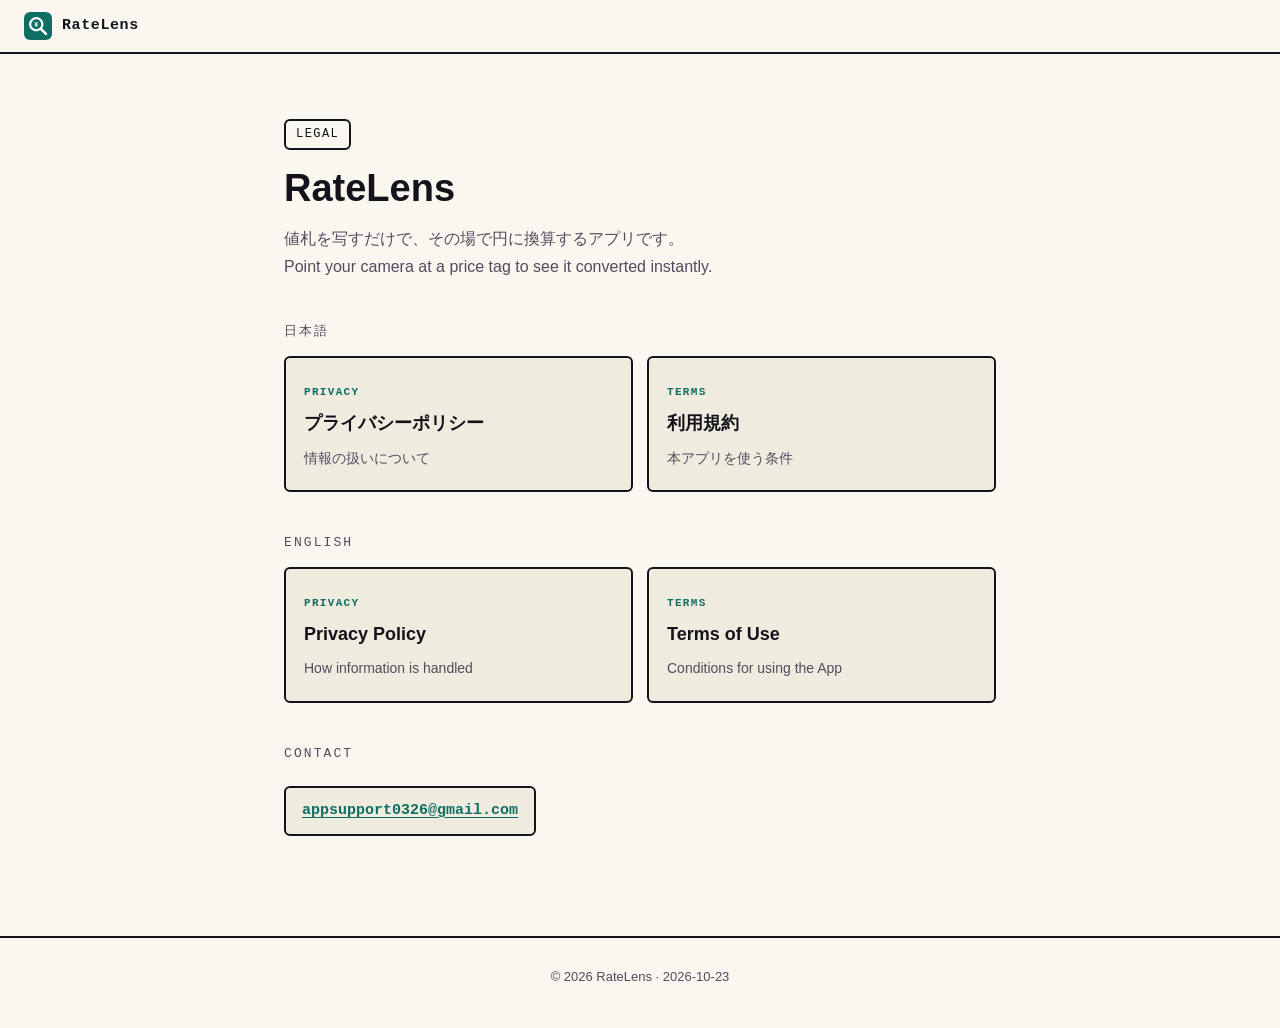
==== index.html @ 9e65a279 "Add RateLens privacy policy and terms of use (JA/EN) Co-Authored-By: Claude Opus 5.5 <noreply@anthro" ====
<!DOCTYPE html>
<html lang="ja">
<head>
  <meta charset="UTF-8" />
  <meta name="viewport" content="width=device-width, initial-scale=1, viewport-fit=cover" />
  <title>RateLens — Legal</title>
  <meta name="description" content="RateLens のプライバシーポリシーと利用規約 / Privacy Policy and Terms of Use for RateLens." />
  <link rel="icon" href="./assets/icons/favicon.svg" type="image/svg+xml" />
  <link rel="stylesheet" href="./assets/css/style.css" />
</head>
<body>
  <header class="site-header">
    <a class="brand" href="./">
      <img src="./assets/icons/favicon.svg" alt="" />
      <span>RateLens</span>
    </a>
  </header>

  <main>
    <div class="landing-hero">
      <span class="badge">Legal</span>
      <h1>RateLens</h1>
      <p>値札を写すだけで、その場で円に換算するアプリです。<br />Point your camera at a price tag to see it converted instantly.</p>
    </div>

    <p class="group-title">日本語</p>
    <div class="doc-grid">
      <a class="doc-card" href="./privacy/ja/"><span class="label">Privacy</span><h3>プライバシーポリシー</h3><p>情報の扱いについて</p></a>
      <a class="doc-card" href="./terms/ja/"><span class="label">Terms</span><h3>利用規約</h3><p>本アプリを使う条件</p></a>
    </div>

    <p class="group-title">English</p>
    <div class="doc-grid">
      <a class="doc-card" href="./privacy/en/"><span class="label">Privacy</span><h3>Privacy Policy</h3><p>How information is handled</p></a>
      <a class="doc-card" href="./terms/en/"><span class="label">Terms</span><h3>Terms of Use</h3><p>Conditions for using the App</p></a>
    </div>

    <p class="group-title">Contact</p>
    <p><a class="contact" href="mailto:appsupport0326@gmail.com?subject=RateLens">appsupport0326@gmail.com</a></p>
  </main>

  <footer class="site-footer">
    <div>© 2026 RateLens · 2026-10-23</div>
  </footer>
</body>
</html>
---- assets/css/style.css ----
/* RateLens Legal */

:root {
  color-scheme: light dark;

  --bg: #FAF7F0;
  --surface: #F0EBDF;
  --surface-elevated: #E4DCCB;
  --text-primary: #14121A;
  --text-secondary: #2E2A36;
  --text-tertiary: #514B5C;
  --divider: rgba(20, 18, 26, 0.14);
  --accent: #0E6E64;
  --accent-ink: #FFFFFF;
  --accent-2: #0B7A94;
  --warn: #9A6400;
  --hero-bg: #0B0F1A;
  --hero-text: #F5F1E6;
  --hero-accent: #4FD1B8;

  --radius: 6px;

  --font-text: -apple-system, BlinkMacSystemFont, "Segoe UI", "Hiragino Sans",
    "Hiragino Kaku Gothic ProN", "Yu Gothic", "Noto Sans JP", sans-serif;
  --font-mono: ui-monospace, "SF Mono", Menlo, Consolas, "Roboto Mono", monospace;
}

@media (prefers-color-scheme: dark) {
  :root {
    --bg: #0B0F1A;
    --surface: #141A2A;
    --surface-elevated: #1E2639;
    --text-primary: #F5F1E6;
    --text-secondary: #DAD4C6;
    --text-tertiary: #9A94A6;
    --divider: rgba(245, 241, 230, 0.14);
    --accent: #4FD1B8;
    --accent-ink: #0B0F1A;
    --accent-2: #3DD6F5;
    --warn: #FFD84D;
    --hero-bg: #141A2A;
  }
}

* { box-sizing: border-box; }

html, body {
  margin: 0;
  padding: 0;
  background: var(--bg);
  color: var(--text-primary);
  font-family: var(--font-text);
  font-size: 16px;
  line-height: 1.75;
  -webkit-font-smoothing: antialiased;
  -webkit-text-size-adjust: 100%;
}

a {
  color: var(--accent);
  text-decoration: underline;
  text-underline-offset: 3px;
  overflow-wrap: anywhere;
}
a:hover { text-decoration-thickness: 2px; }

/* ---------- Header ---------- */
.site-header {
  position: sticky;
  top: 0;
  z-index: 10;
  display: flex;
  align-items: center;
  justify-content: space-between;
  gap: 12px;
  padding: 12px 24px;
  background: var(--bg);
  border-bottom: 2px solid var(--text-primary);
}
.brand {
  display: inline-flex;
  align-items: center;
  gap: 10px;
  font-family: var(--font-mono);
  font-weight: 700;
  font-size: 15px;
  letter-spacing: 0.04em;
  color: var(--text-primary);
  text-decoration: none;
}
.brand img { width: 28px; height: 28px; image-rendering: pixelated; }

.lang-switch {
  display: inline-flex;
  border: 2px solid var(--text-primary);
  border-radius: var(--radius);
  overflow: hidden;
  font-family: var(--font-mono);
  font-size: 13px;
  font-weight: 700;
}
.lang-switch a {
  padding: 3px 12px;
  color: var(--text-primary);
  text-decoration: none;
}
.lang-switch a.active { background: var(--text-primary); color: var(--bg); }

/* ---------- Layout ---------- */
main {
  max-width: 760px;
  margin: 0 auto;
  padding: 40px 24px 80px;
}

.hero {
  margin-bottom: 40px;
  padding: 28px 24px;
  border-radius: var(--radius);
  background: var(--hero-bg);
  color: var(--hero-text);
  border-top: 4px solid var(--hero-accent);
}
.hero .eyebrow {
  margin: 0 0 8px;
  font-family: var(--font-mono);
  font-size: 12px;
  letter-spacing: 0.2em;
  text-transform: uppercase;
  color: var(--hero-accent);
}
.hero h1 {
  margin: 0;
  font-size: clamp(28px, 6vw, 40px);
  line-height: 1.25;
  color: var(--hero-text);
}
.hero .meta {
  margin: 12px 0 0;
  font-family: var(--font-mono);
  font-size: 13px;
  color: rgba(245, 241, 230, 0.72);
}

/* ---------- TOC ---------- */
.toc {
  margin: 0 0 40px;
  padding: 20px 24px;
  border-radius: var(--radius);
  background: var(--surface);
  border: 1px solid var(--divider);
}
.toc h2 {
  margin: 0 0 8px;
  font-family: var(--font-mono);
  font-size: 13px;
  letter-spacing: 0.16em;
  text-transform: uppercase;
  color: var(--text-tertiary);
}
.toc ol { margin: 0; padding-left: 24px; }
.toc li { font-size: 15px; }
.toc a { color: var(--text-primary); }

/* ---------- Sections ---------- */
section.legal { margin: 40px 0; scroll-margin-top: 72px; }
section.legal h2 {
  display: flex;
  align-items: center;
  gap: 12px;
  margin: 0 0 12px;
  font-size: 22px;
  line-height: 1.4;
}
section.legal h2 .num {
  display: inline-grid;
  place-items: center;
  flex-shrink: 0;
  min-width: 36px;
  height: 36px;
  padding: 0 6px;
  border-radius: var(--radius);
  background: var(--accent);
  color: var(--accent-ink);
  font-family: var(--font-mono);
  font-size: 15px;
}
section.legal h3 { margin: 24px 0 6px; font-size: 17px; }
h1, h2, h3 { text-wrap: balance; word-break: auto-phrase; }
section.legal p,
section.legal li { color: var(--text-secondary); font-size: 15.5px; }
section.legal ul,
section.legal ol { padding-left: 24px; }
section.legal li + li { margin-top: 4px; }

code {
  font-family: var(--font-mono);
  font-size: 0.88em;
  padding: 1px 5px;
  border-radius: 4px;
  background: var(--surface);
  overflow-wrap: anywhere;
}

.callout {
  margin: 16px 0;
  padding: 14px 18px;
  border-radius: var(--radius);
  background: var(--surface);
  border-left: 4px solid var(--accent-2);
  font-size: 15px;
  color: var(--text-secondary);
}
.callout.warn { border-left-color: var(--warn); }

.table-wrap { width: 100%; overflow-x: auto; margin: 12px 0; }
table { width: 100%; border-collapse: collapse; font-size: 14px; min-width: 520px; }
th, td {
  padding: 9px 10px;
  border-bottom: 1px solid var(--divider);
  text-align: left;
  vertical-align: top;
}
th { background: var(--surface); color: var(--text-primary); }

.contact {
  display: inline-block;
  margin: 4px 0;
  padding: 10px 16px;
  border: 2px solid var(--text-primary);
  border-radius: var(--radius);
  background: var(--surface);
  font-family: var(--font-mono);
  font-size: 15px;
  font-weight: 700;
}

/* ---------- Footer ---------- */
.site-footer {
  padding: 28px 24px 40px;
  border-top: 2px solid var(--text-primary);
  text-align: center;
  font-size: 13px;
  color: var(--text-tertiary);
}
.site-footer .links {
  display: flex;
  flex-wrap: wrap;
  justify-content: center;
  gap: 8px 18px;
  margin-bottom: 10px;
}
.site-footer .links a { color: var(--text-tertiary); }

/* ---------- Landing ---------- */
.landing-hero { margin: 24px 0 40px; }
.landing-hero .badge {
  display: inline-block;
  margin-bottom: 14px;
  padding: 3px 10px;
  border: 2px solid var(--text-primary);
  border-radius: var(--radius);
  font-family: var(--font-mono);
  font-size: 12px;
  letter-spacing: 0.12em;
  text-transform: uppercase;
}
.landing-hero h1 { margin: 0 0 12px; font-size: clamp(26px, 6vw, 38px); line-height: 1.3; }
.landing-hero p { margin: 0; color: var(--text-tertiary); font-size: 16px; }

.group-title {
  margin: 40px 0 12px;
  font-family: var(--font-mono);
  font-size: 13px;
  letter-spacing: 0.16em;
  text-transform: uppercase;
  color: var(--text-tertiary);
}
.doc-grid {
  display: grid;
  grid-template-columns: repeat(auto-fit, minmax(200px, 1fr));
  gap: 14px;
}
.doc-card {
  display: block;
  padding: 18px 18px 20px;
  border-radius: var(--radius);
  background: var(--surface);
  border: 2px solid var(--text-primary);
  color: var(--text-primary);
  text-decoration: none;
  transition: transform 0.12s ease, box-shadow 0.12s ease;
}
.doc-card:hover { transform: translate(-2px, -2px); box-shadow: 4px 4px 0 var(--accent); }
.doc-card .label {
  font-family: var(--font-mono);
  font-size: 11px;
  letter-spacing: 0.12em;
  text-transform: uppercase;
  color: var(--accent);
  font-weight: 700;
}
.doc-card h3 { margin: 4px 0 6px; font-size: 18px; }
.doc-card p { margin: 0; font-size: 14px; color: var(--text-tertiary); }

/* ---------- 404 ---------- */
.page-404 { text-align: center; margin: 80px auto; max-width: 480px; }
.page-404 .display {
  margin: 0;
  font-family: var(--font-mono);
  font-size: 88px;
  font-weight: 700;
  line-height: 1;
  color: var(--accent);
}
.page-404 h1 { margin: 20px 0 8px; font-size: 22px; }
.page-404 p { color: var(--text-tertiary); }

@media (prefers-reduced-motion: reduce) {
  * { transition: none !important; }
}

@media (max-width: 600px) {
  .site-header { padding: 10px 16px; }
  main { padding: 28px 16px 64px; }
  .hero { padding: 22px 18px; }
  section.legal h2 { font-size: 19px; }
  .toc { padding: 16px 18px; }

  /* 表はスマホでは行ごとのカードにする */
  .table-wrap { overflow-x: visible; }
  table { min-width: 0; }
  thead { position: absolute; width: 1px; height: 1px; overflow: hidden; clip: rect(0 0 0 0); }
  tbody tr {
    display: block;
    margin: 0 0 12px;
    border: 1px solid var(--divider);
    border-radius: var(--radius);
    background: var(--surface);
  }
  tbody td {
    display: block;
    padding: 8px 12px;
    border-bottom: 1px solid var(--divider);
  }
  tbody td:last-child { border-bottom: none; }
  tbody td::before {
    content: attr(data-label);
    display: block;
    font-size: 12px;
    font-weight: 700;
    color: var(--text-tertiary);
  }
}
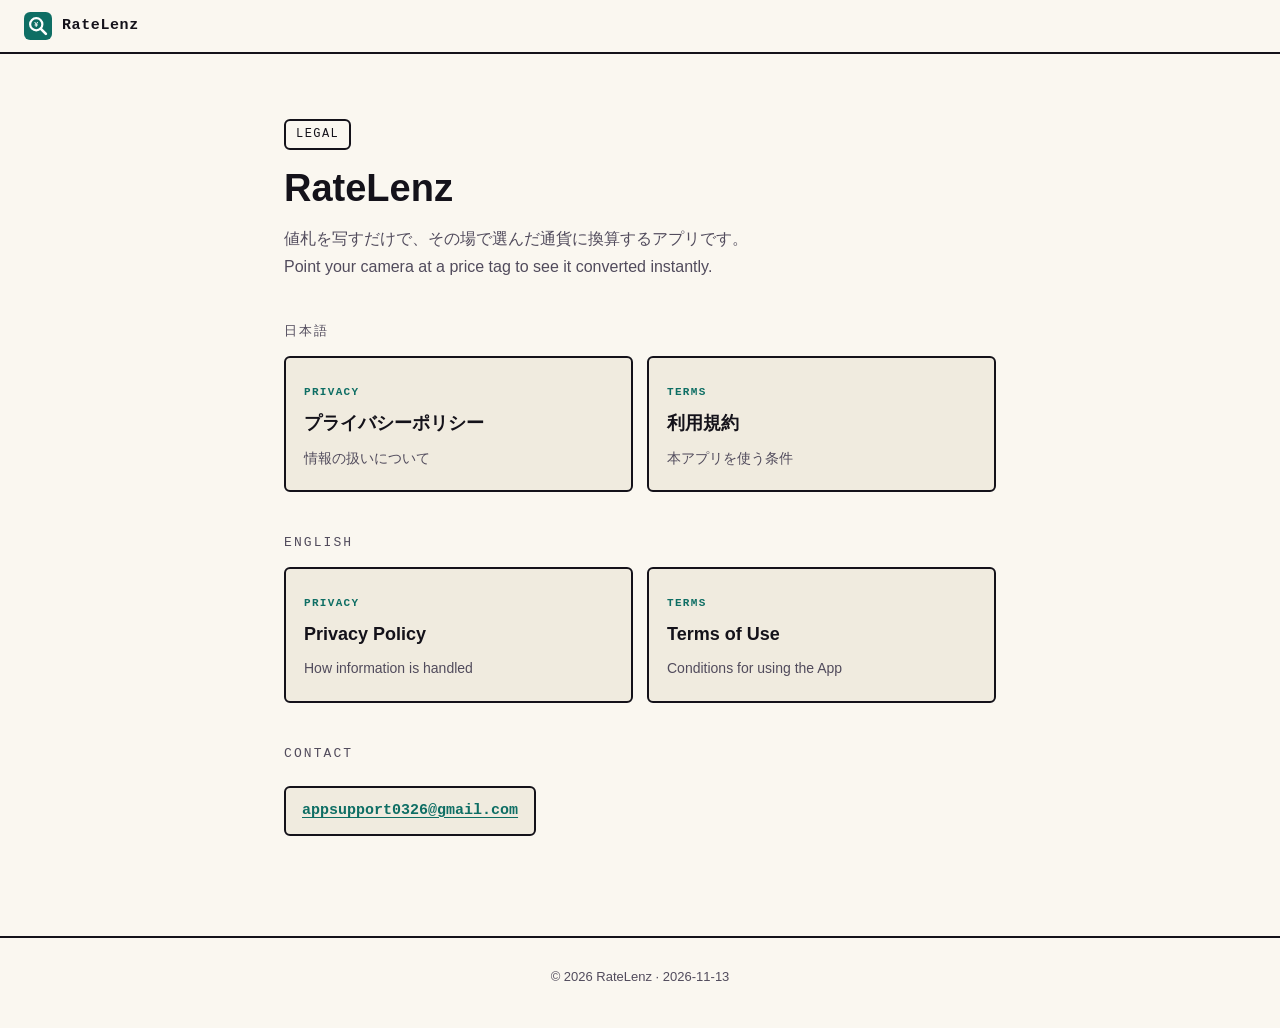
==== commit c952efcc: "Update privacy policy and terms for RateLenz - Rename RateLens to RateLenz - Describe AdMob with ATT" ====
--- a/index.html
+++ b/index.html
@@ -3,8 +3,8 @@
 <head>
   <meta charset="UTF-8" />
   <meta name="viewport" content="width=device-width, initial-scale=1, viewport-fit=cover" />
-  <title>RateLens — Legal</title>
-  <meta name="description" content="RateLens のプライバシーポリシーと利用規約 / Privacy Policy and Terms of Use for RateLens." />
+  <title>RateLenz — Legal</title>
+  <meta name="description" content="RateLenz のプライバシーポリシーと利用規約 / Privacy Policy and Terms of Use for RateLenz." />
   <link rel="icon" href="./assets/icons/favicon.svg" type="image/svg+xml" />
   <link rel="stylesheet" href="./assets/css/style.css" />
 </head>
@@ -12,15 +12,15 @@
   <header class="site-header">
     <a class="brand" href="./">
       <img src="./assets/icons/favicon.svg" alt="" />
-      <span>RateLens</span>
+      <span>RateLenz</span>
     </a>
   </header>
 
   <main>
     <div class="landing-hero">
       <span class="badge">Legal</span>
-      <h1>RateLens</h1>
-      <p>値札を写すだけで、その場で円に換算するアプリです。<br />Point your camera at a price tag to see it converted instantly.</p>
+      <h1>RateLenz</h1>
+      <p>値札を写すだけで、その場で選んだ通貨に換算するアプリです。<br />Point your camera at a price tag to see it converted instantly.</p>
     </div>
 
     <p class="group-title">日本語</p>
@@ -36,11 +36,11 @@
     </div>
 
     <p class="group-title">Contact</p>
-    <p><a class="contact" href="mailto:appsupport0326@gmail.com?subject=RateLens">appsupport0326@gmail.com</a></p>
+    <p><a class="contact" href="mailto:appsupport0326@gmail.com?subject=RateLenz">appsupport0326@gmail.com</a></p>
   </main>
 
   <footer class="site-footer">
-    <div>© 2026 RateLens · 2026-10-23</div>
+    <div>© 2026 RateLenz · 2026-11-13</div>
   </footer>
 </body>
 </html>
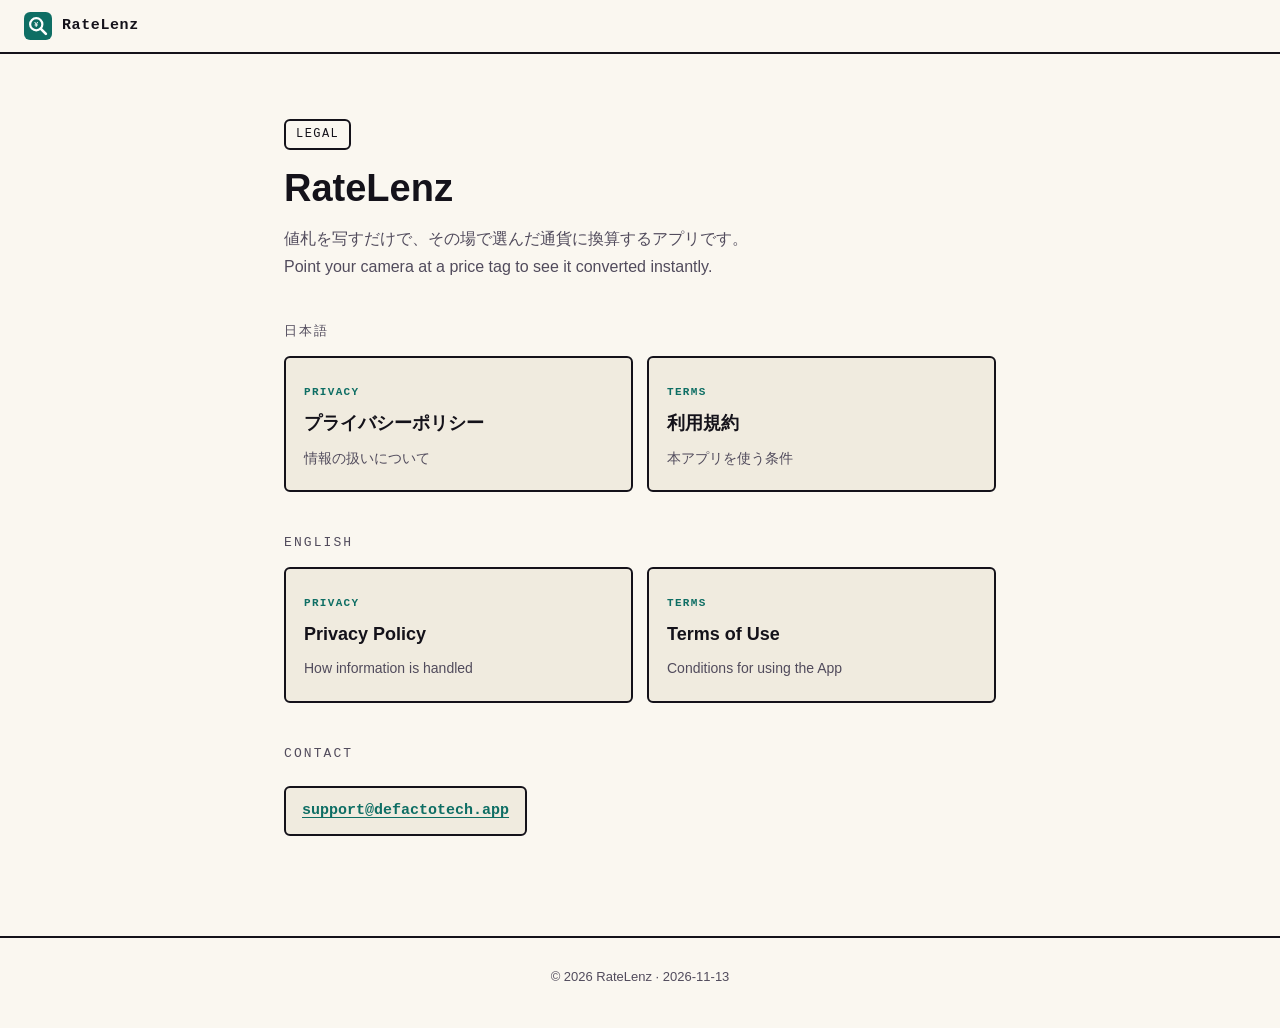
==== commit f4c1f0ad: "Change support email to support@defactotech.app Co-Authored-By: Claude Opus 5.5 <noreply@anthropic.c" ====
--- a/index.html
+++ b/index.html
@@ -36,7 +36,7 @@
     </div>
 
     <p class="group-title">Contact</p>
-    <p><a class="contact" href="mailto:appsupport0326@gmail.com?subject=RateLenz">appsupport0326@gmail.com</a></p>
+    <p><a class="contact" href="mailto:support@defactotech.app?subject=RateLenz">support@defactotech.app</a></p>
   </main>
 
   <footer class="site-footer">
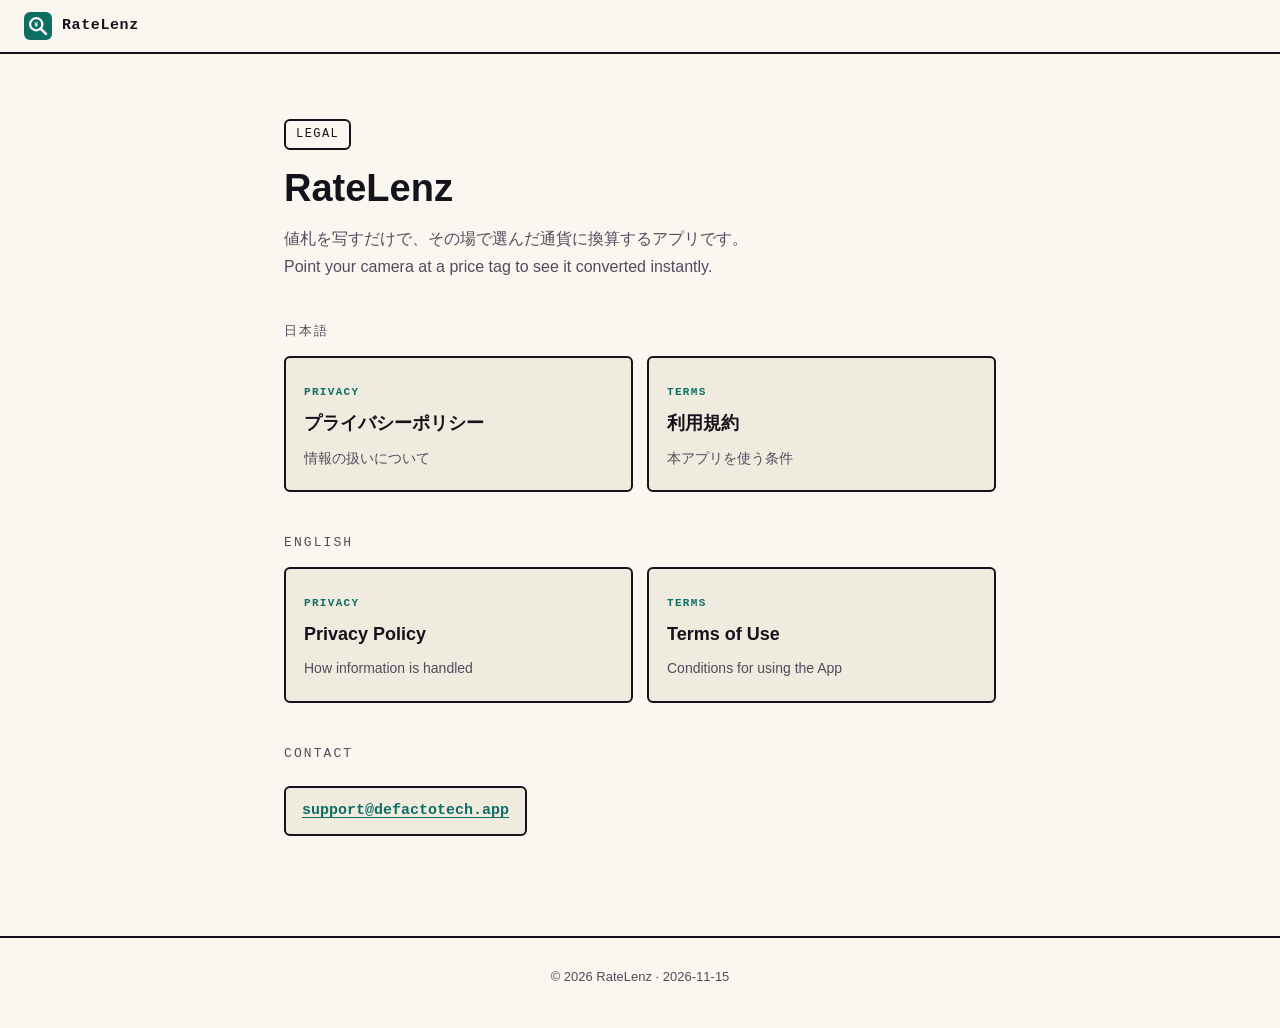
==== commit 031893fe: "Update legal pages for Google Play: provider name, data deletion, photo picker, ad ID, backups - Pro" ====
--- a/index.html
+++ b/index.html
@@ -40,7 +40,7 @@
   </main>
 
   <footer class="site-footer">
-    <div>© 2026 RateLenz · 2026-11-13</div>
+    <div>© 2026 RateLenz · 2026-11-15</div>
   </footer>
 </body>
 </html>
